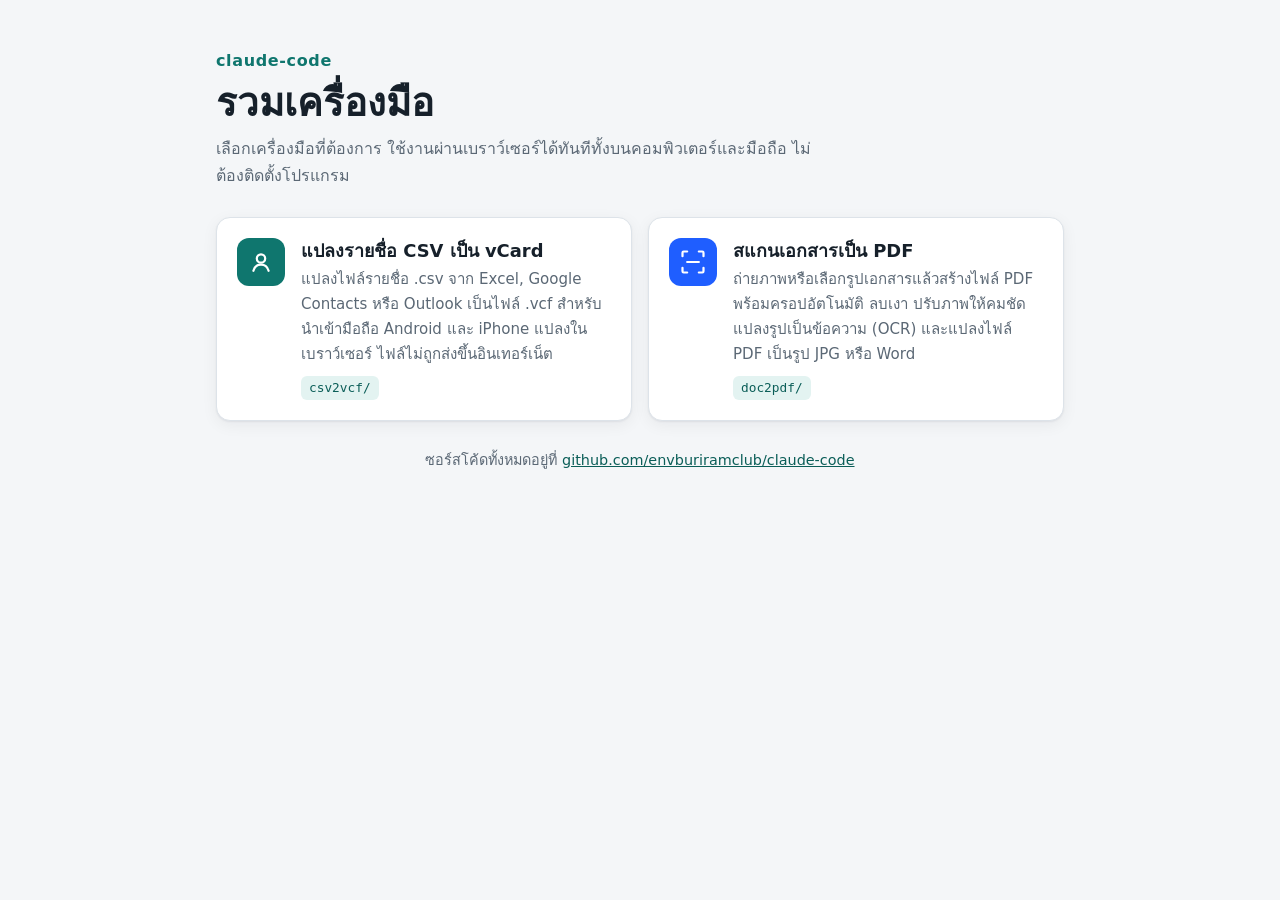
==== index.html @ 5bca33b5 "เพิ่มหน้าหลักรวมลิงก์ทุกระบบ และแก้ path ของ csv2vcf หลังย้ายโฟลเดอร์ - เพิ่มหน้าหลัก index.html ที่" ====
<!doctype html>
<html lang="th">
<head>
  <meta charset="utf-8">
  <meta name="viewport" content="width=device-width, initial-scale=1">
  <meta name="color-scheme" content="light dark">
  <!-- GitHub Pages ตั้ง header เองไม่ได้ จึงกำหนด CSP ที่นี่ หน้านี้ไม่มีสคริปต์เลย ใช้ได้แค่สไตล์และรูปจากเว็บนี้ -->
  <meta http-equiv="Content-Security-Policy" content="default-src 'none'; style-src 'self'; img-src 'self'; base-uri 'none'; form-action 'none'">
  <meta name="referrer" content="no-referrer">
  <meta name="description" content="รวมเครื่องมือที่ใช้งานผ่านเบราว์เซอร์ได้ทันที เช่น แปลงรายชื่อ CSV เป็น vCard และสแกนเอกสารเป็น PDF">
  <title>รวมเครื่องมือ</title>
  <link rel="icon" href="favicon.svg" type="image/svg+xml">
  <link rel="stylesheet" href="home.css">
</head>
<body>
  <main class="page">
    <header class="hero">
      <p class="eyebrow">claude-code</p>
      <h1>รวมเครื่องมือ</h1>
      <p class="lead">เลือกเครื่องมือที่ต้องการ ใช้งานผ่านเบราว์เซอร์ได้ทันทีทั้งบนคอมพิวเตอร์และมือถือ ไม่ต้องติดตั้งโปรแกรม</p>
    </header>

    <!-- หนึ่งการ์ดต่อหนึ่งโฟลเดอร์ของระบบ ลิงก์ไปที่ <โฟลเดอร์>/index.html
         เพิ่มระบบใหม่ต้องเพิ่มการ์ดที่นี่ (tests/test_home.py ตรวจว่าครบทุกโฟลเดอร์) -->
    <ul class="apps">
      <li>
        <a class="app" href="csv2vcf/index.html">
          <span class="app-icon teal" aria-hidden="true">
            <svg viewBox="0 0 24 24"><circle cx="12" cy="9" r="3.6"/><path d="M5.5 19.5c1-3.6 3.5-5.3 6.5-5.3s5.5 1.7 6.5 5.3"/></svg>
          </span>
          <span class="app-body">
            <span class="app-name">แปลงรายชื่อ CSV เป็น vCard</span>
            <span class="app-desc">แปลงไฟล์รายชื่อ .csv จาก Excel, Google Contacts หรือ Outlook เป็นไฟล์ .vcf
              สำหรับนำเข้ามือถือ Android และ iPhone แปลงในเบราว์เซอร์ ไฟล์ไม่ถูกส่งขึ้นอินเทอร์เน็ต</span>
            <span class="app-folder">csv2vcf/</span>
          </span>
        </a>
      </li>
      <li>
        <a class="app" href="doc2pdf/index.html">
          <span class="app-icon blue" aria-hidden="true">
            <svg viewBox="0 0 24 24"><path d="M3 7V4a1 1 0 0 1 1-1h3M17 3h3a1 1 0 0 1 1 1v3M21 17v3a1 1 0 0 1-1 1h-3M7 21H4a1 1 0 0 1-1-1v-3"/><path d="M7 12h10"/></svg>
          </span>
          <span class="app-body">
            <span class="app-name">สแกนเอกสารเป็น PDF</span>
            <span class="app-desc">ถ่ายภาพหรือเลือกรูปเอกสารแล้วสร้างไฟล์ PDF พร้อมครอปอัตโนมัติ ลบเงา ปรับภาพให้คมชัด
              แปลงรูปเป็นข้อความ (OCR) และแปลงไฟล์ PDF เป็นรูป JPG หรือ Word</span>
            <span class="app-folder">doc2pdf/</span>
          </span>
        </a>
      </li>
    </ul>

    <footer class="footer">
      <p>ซอร์สโค้ดทั้งหมดอยู่ที่
        <a href="https://github.com/envburiramclub/claude-code" rel="noopener noreferrer">github.com/envburiramclub/claude-code</a></p>
    </footer>
  </main>
</body>
</html>
---- home.css ----
/* สไตล์ของหน้าหลัก (index.html) ใช้โทนสีเดียวกับ csv2vcf/style.css */
:root {
  --bg: #f4f6f8;
  --surface: #ffffff;
  --text: #16202a;
  --muted: #5b6875;
  --border: #dde3e9;
  --accent: #0f766e;
  --accent-strong: #0b5e58;
  --accent-soft: #e3f3f1;
  --radius: 14px;
  --shadow: 0 1px 2px rgb(16 24 40 / 6%), 0 4px 16px rgb(16 24 40 / 6%);
  color-scheme: light;
}

@media (prefers-color-scheme: dark) {
  :root {
    --bg: #0e1418;
    --surface: #161e24;
    --text: #e6edf2;
    --muted: #9aa8b4;
    --border: #28333c;
    --accent: #2bb3a6;
    --accent-strong: #5fd0c4;
    --accent-soft: #123331;
    --shadow: none;
    color-scheme: dark;
  }
}

* { box-sizing: border-box; }

body {
  margin: 0;
  background: var(--bg);
  color: var(--text);
  font-family: "Noto Sans Thai", "Sarabun", "Leelawadee UI", "Thonburi", system-ui, -apple-system,
    "Segoe UI", Roboto, sans-serif;
  font-size: 16px;
  line-height: 1.65;
  -webkit-text-size-adjust: 100%;
}

.page {
  max-width: 880px;
  margin: 0 auto;
  padding: 48px 16px 56px;
  display: grid;
  gap: 28px;
}

.hero h1 { margin: 0 0 8px; font-size: clamp(1.7rem, 4.5vw, 2.4rem); line-height: 1.3; }
.eyebrow { margin: 0 0 4px; color: var(--accent); font-weight: 600; letter-spacing: .04em; }
.lead { margin: 0; color: var(--muted); max-width: 60ch; }

.apps {
  margin: 0;
  padding: 0;
  list-style: none;
  display: grid;
  grid-template-columns: repeat(auto-fill, minmax(min(100%, 340px), 1fr));
  gap: 16px;
}
.apps li { display: flex; }

.app {
  flex: 1;
  display: flex;
  gap: 16px;
  align-items: flex-start;
  padding: 20px;
  background: var(--surface);
  border: 1px solid var(--border);
  border-radius: var(--radius);
  box-shadow: var(--shadow);
  color: inherit;
  text-decoration: none;
  transition: border-color .15s, transform .15s;
}
.app:hover { border-color: var(--accent); transform: translateY(-2px); }
.app:focus-visible { outline: 3px solid var(--accent); outline-offset: 2px; }
@media (prefers-reduced-motion: reduce) {
  .app { transition: none; }
  .app:hover { transform: none; }
}

.app-icon {
  flex: none;
  display: grid;
  place-items: center;
  width: 48px;
  height: 48px;
  border-radius: 12px;
  color: #fff;
}
.app-icon svg { width: 28px; height: 28px; fill: none; stroke: currentColor; stroke-width: 1.9;
  stroke-linecap: round; stroke-linejoin: round; }
.app-icon.teal { background: #0f766e; }
.app-icon.blue { background: #1f5eff; }

.app-body { display: grid; gap: 4px; min-width: 0; }
.app-name { font-size: 1.12rem; font-weight: 700; line-height: 1.4; }
.app:hover .app-name { color: var(--accent-strong); }
.app-desc { color: var(--muted); font-size: .94rem; }
.app-folder {
  justify-self: start;
  margin-top: 6px;
  padding: 1px 8px;
  border-radius: 6px;
  background: var(--accent-soft);
  color: var(--accent-strong);
  font-family: ui-monospace, SFMono-Regular, Menlo, Consolas, monospace;
  font-size: .8rem;
}

.footer { color: var(--muted); font-size: .9rem; text-align: center; }
.footer p { margin: 0; }
.footer a { color: var(--accent-strong); word-break: break-word; }
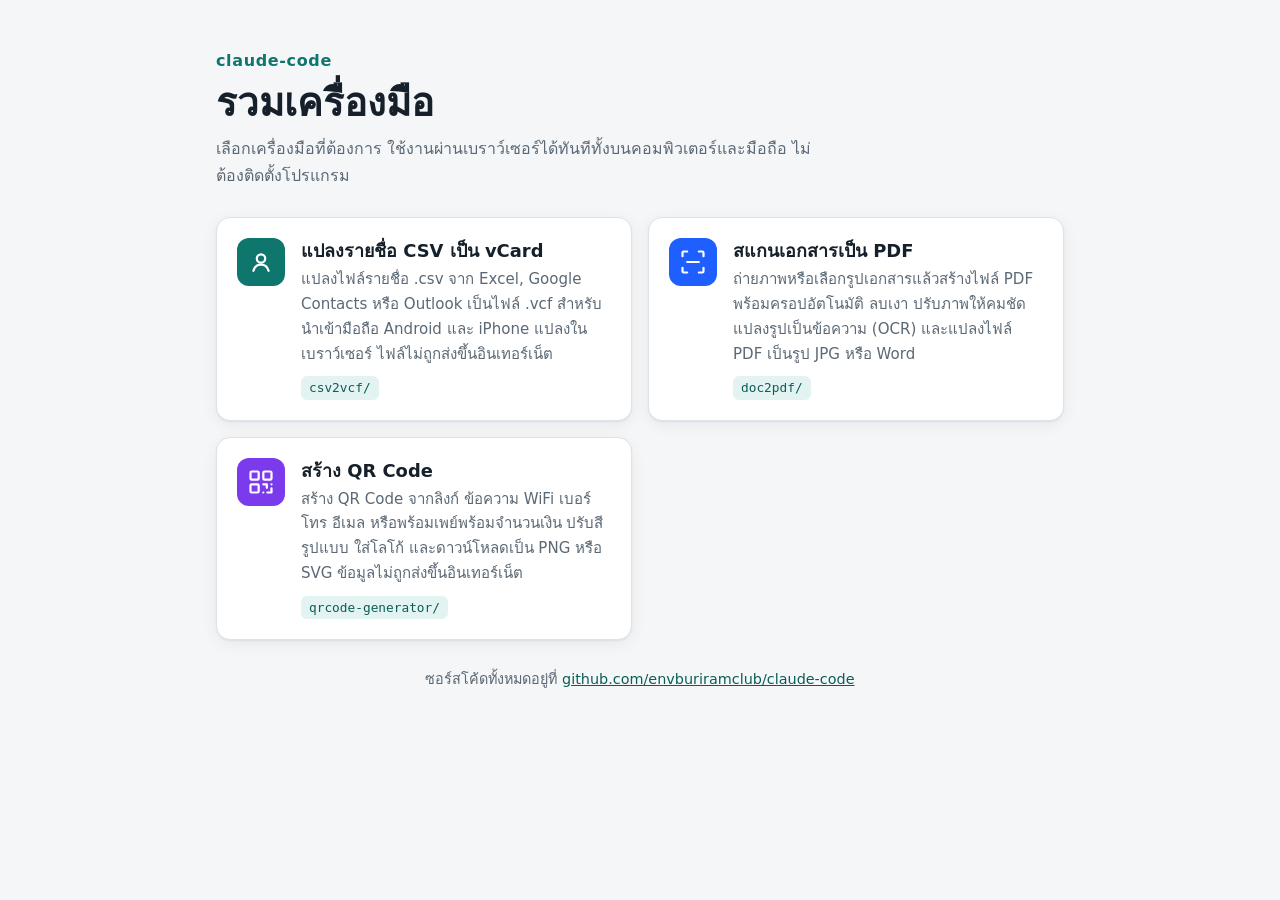
==== commit 394ab48d: "เพิ่มระบบสร้าง QR Code (qrcode-generator/) ในหน้าหลัก แก้บั๊กและช่องโหว่ หน้าหลัก - เพิ่มการ์ด "สร้า" ====
--- a/index.html
+++ b/index.html
@@ -7,7 +7,7 @@
   <!-- GitHub Pages ตั้ง header เองไม่ได้ จึงกำหนด CSP ที่นี่ หน้านี้ไม่มีสคริปต์เลย ใช้ได้แค่สไตล์และรูปจากเว็บนี้ -->
   <meta http-equiv="Content-Security-Policy" content="default-src 'none'; style-src 'self'; img-src 'self'; base-uri 'none'; form-action 'none'">
   <meta name="referrer" content="no-referrer">
-  <meta name="description" content="รวมเครื่องมือที่ใช้งานผ่านเบราว์เซอร์ได้ทันที เช่น แปลงรายชื่อ CSV เป็น vCard และสแกนเอกสารเป็น PDF">
+  <meta name="description" content="รวมเครื่องมือที่ใช้งานผ่านเบราว์เซอร์ได้ทันที เช่น แปลงรายชื่อ CSV เป็น vCard สแกนเอกสารเป็น PDF และสร้าง QR Code">
   <title>รวมเครื่องมือ</title>
   <link rel="icon" href="favicon.svg" type="image/svg+xml">
   <link rel="stylesheet" href="home.css">
@@ -49,6 +49,19 @@
           </span>
         </a>
       </li>
+      <li>
+        <a class="app" href="qrcode-generator/index.html">
+          <span class="app-icon purple" aria-hidden="true">
+            <svg viewBox="0 0 24 24"><rect x="3" y="3" width="7" height="7" rx="1"/><rect x="14" y="3" width="7" height="7" rx="1"/><rect x="3" y="14" width="7" height="7" rx="1"/><path d="M14 14h3v3M21 14v.01M14 21h.01M17.5 21H21v-3.5"/></svg>
+          </span>
+          <span class="app-body">
+            <span class="app-name">สร้าง QR Code</span>
+            <span class="app-desc">สร้าง QR Code จากลิงก์ ข้อความ WiFi เบอร์โทร อีเมล หรือพร้อมเพย์พร้อมจำนวนเงิน
+              ปรับสี รูปแบบ ใส่โลโก้ และดาวน์โหลดเป็น PNG หรือ SVG ข้อมูลไม่ถูกส่งขึ้นอินเทอร์เน็ต</span>
+            <span class="app-folder">qrcode-generator/</span>
+          </span>
+        </a>
+      </li>
     </ul>
 
     <footer class="footer">
--- a/home.css
+++ b/home.css
@@ -97,6 +97,7 @@
   stroke-linecap: round; stroke-linejoin: round; }
 .app-icon.teal { background: #0f766e; }
 .app-icon.blue { background: #1f5eff; }
+.app-icon.purple { background: #7c3aed; }
 
 .app-body { display: grid; gap: 4px; min-width: 0; }
 .app-name { font-size: 1.12rem; font-weight: 700; line-height: 1.4; }
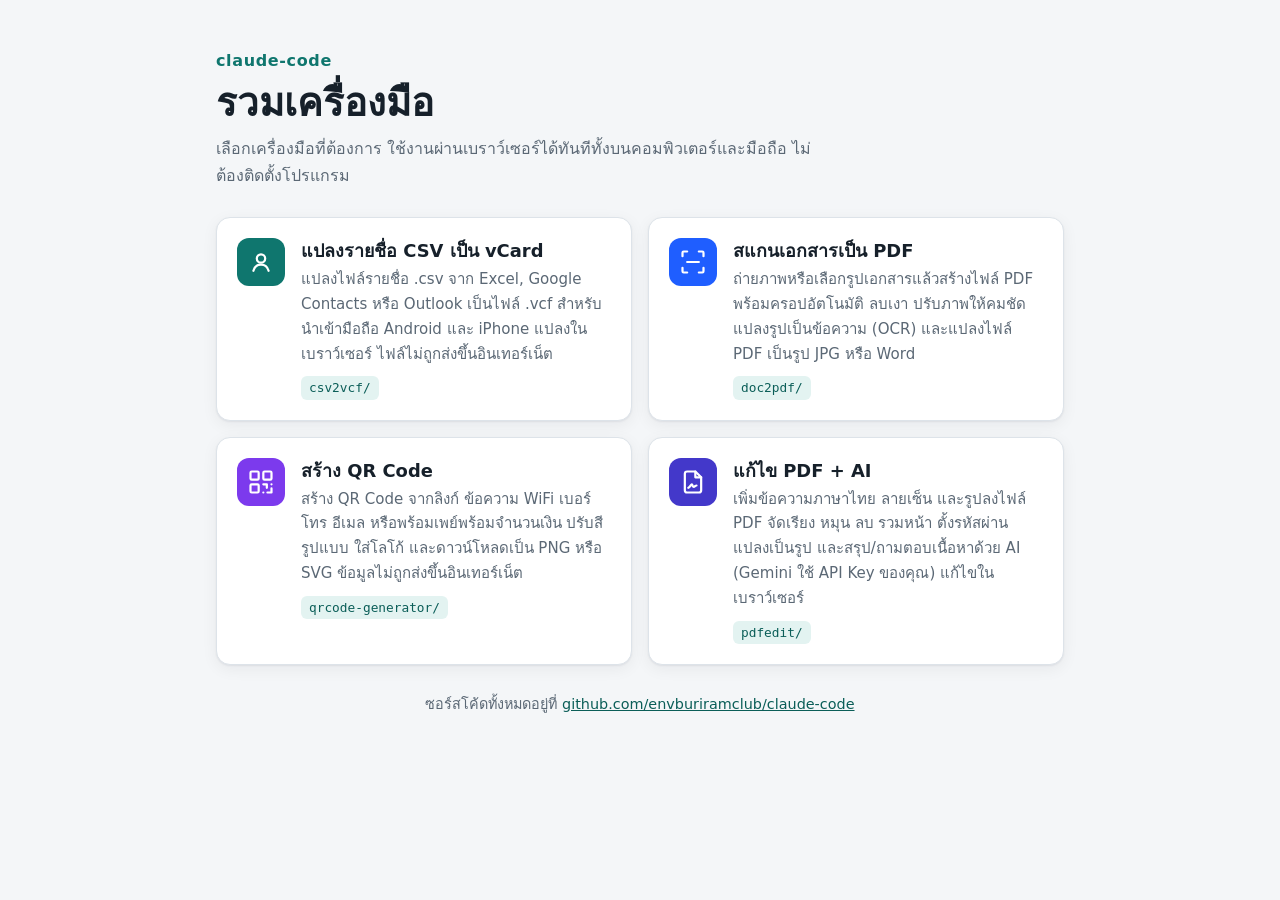
==== commit aeaeb8e9: "เพิ่มระบบแก้ไข PDF + AI (pdfedit/) ในหน้าหลัก แก้บั๊กและช่องโหว่ หน้าหลัก - เพิ่มการ์ด "แก้ไข PDF + " ====
--- a/index.html
+++ b/index.html
@@ -7,7 +7,7 @@
   <!-- GitHub Pages ตั้ง header เองไม่ได้ จึงกำหนด CSP ที่นี่ หน้านี้ไม่มีสคริปต์เลย ใช้ได้แค่สไตล์และรูปจากเว็บนี้ -->
   <meta http-equiv="Content-Security-Policy" content="default-src 'none'; style-src 'self'; img-src 'self'; base-uri 'none'; form-action 'none'">
   <meta name="referrer" content="no-referrer">
-  <meta name="description" content="รวมเครื่องมือที่ใช้งานผ่านเบราว์เซอร์ได้ทันที เช่น แปลงรายชื่อ CSV เป็น vCard สแกนเอกสารเป็น PDF และสร้าง QR Code">
+  <meta name="description" content="รวมเครื่องมือที่ใช้งานผ่านเบราว์เซอร์ได้ทันที เช่น แปลงรายชื่อ CSV เป็น vCard สแกนเอกสารเป็น PDF สร้าง QR Code และแก้ไข PDF">
   <title>รวมเครื่องมือ</title>
   <link rel="icon" href="favicon.svg" type="image/svg+xml">
   <link rel="stylesheet" href="home.css">
@@ -62,6 +62,19 @@
           </span>
         </a>
       </li>
+      <li>
+        <a class="app" href="pdfedit/index.html">
+          <span class="app-icon indigo" aria-hidden="true">
+            <svg viewBox="0 0 24 24"><path d="M14 3H7a2 2 0 0 0-2 2v14a2 2 0 0 0 2 2h10a2 2 0 0 0 2-2V8z"/><path d="M14 3v5h5"/><path d="M8 17c1.5-.6 2.2-3 3-3s.2 2.2 1.6 2.2c1 0 1.4-1.2 2.4-1.2"/></svg>
+          </span>
+          <span class="app-body">
+            <span class="app-name">แก้ไข PDF + AI</span>
+            <span class="app-desc">เพิ่มข้อความภาษาไทย ลายเซ็น และรูปลงไฟล์ PDF จัดเรียง หมุน ลบ รวมหน้า ตั้งรหัสผ่าน
+              แปลงเป็นรูป และสรุป/ถามตอบเนื้อหาด้วย AI (Gemini ใช้ API Key ของคุณ) แก้ไขในเบราว์เซอร์</span>
+            <span class="app-folder">pdfedit/</span>
+          </span>
+        </a>
+      </li>
     </ul>
 
     <footer class="footer">
--- a/home.css
+++ b/home.css
@@ -98,6 +98,7 @@
 .app-icon.teal { background: #0f766e; }
 .app-icon.blue { background: #1f5eff; }
 .app-icon.purple { background: #7c3aed; }
+.app-icon.indigo { background: #4338ca; }
 
 .app-body { display: grid; gap: 4px; min-width: 0; }
 .app-name { font-size: 1.12rem; font-weight: 700; line-height: 1.4; }
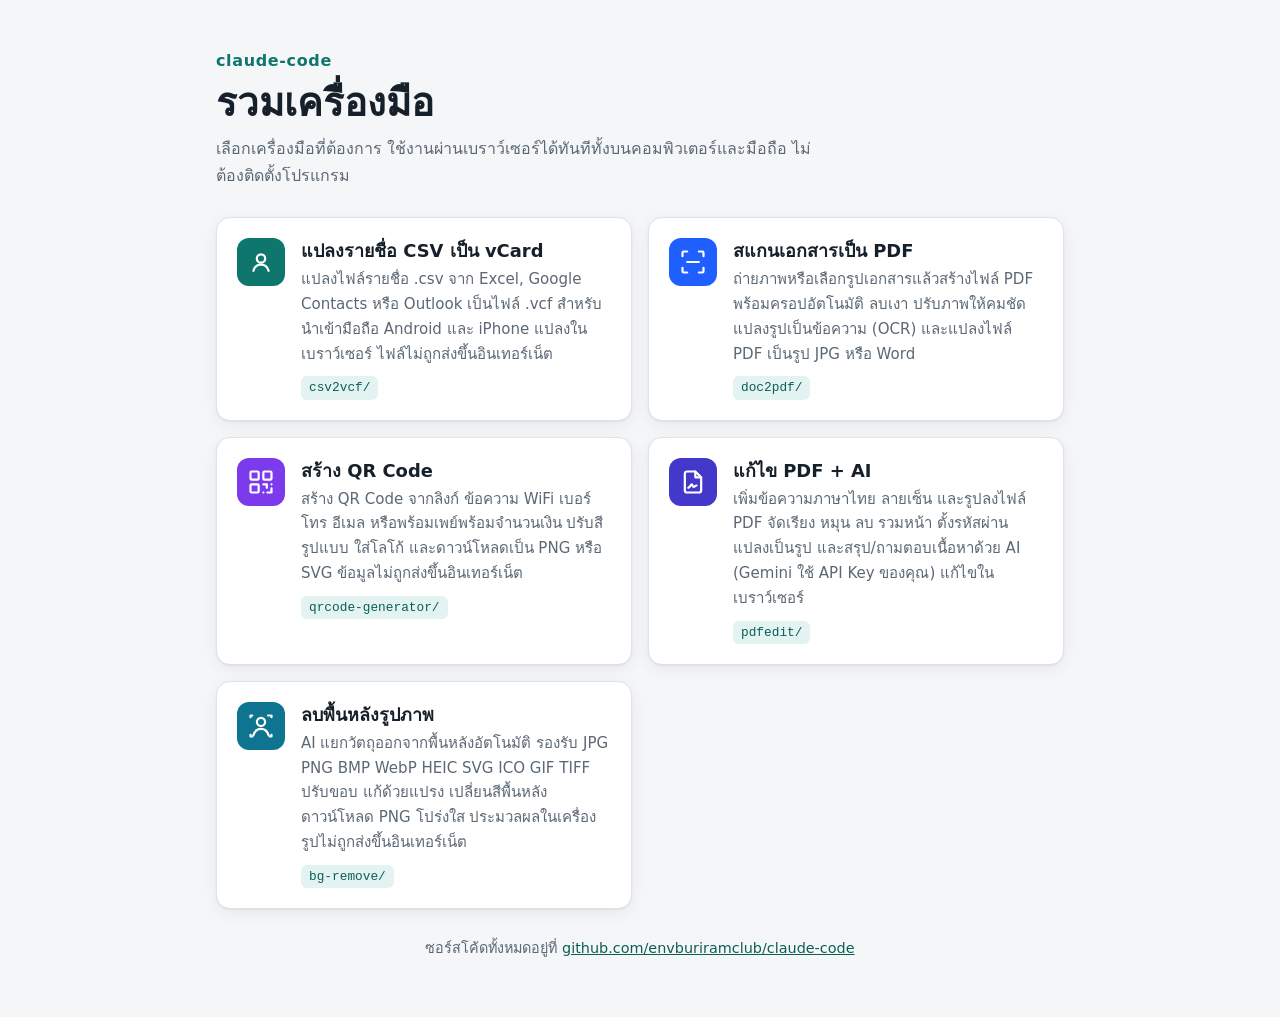
==== commit 1a4cf52b: "เพิ่มระบบลบพื้นหลังรูปภาพ (bg-remove/) และลิงก์ในหน้าหลัก ระบบใหม่ - AI แยกวัตถุออกจากพื้นหลังในเบรา" ====
--- a/index.html
+++ b/index.html
@@ -7,7 +7,7 @@
   <!-- GitHub Pages ตั้ง header เองไม่ได้ จึงกำหนด CSP ที่นี่ หน้านี้ไม่มีสคริปต์เลย ใช้ได้แค่สไตล์และรูปจากเว็บนี้ -->
   <meta http-equiv="Content-Security-Policy" content="default-src 'none'; style-src 'self'; img-src 'self'; base-uri 'none'; form-action 'none'">
   <meta name="referrer" content="no-referrer">
-  <meta name="description" content="รวมเครื่องมือที่ใช้งานผ่านเบราว์เซอร์ได้ทันที เช่น แปลงรายชื่อ CSV เป็น vCard สแกนเอกสารเป็น PDF สร้าง QR Code และแก้ไข PDF">
+  <meta name="description" content="รวมเครื่องมือที่ใช้งานผ่านเบราว์เซอร์ได้ทันที เช่น แปลงรายชื่อ CSV เป็น vCard สแกนเอกสารเป็น PDF สร้าง QR Code แก้ไข PDF และลบพื้นหลังรูปภาพ">
   <title>รวมเครื่องมือ</title>
   <link rel="icon" href="favicon.svg" type="image/svg+xml">
   <link rel="stylesheet" href="home.css">
@@ -75,6 +75,19 @@
           </span>
         </a>
       </li>
+      <li>
+        <a class="app" href="bg-remove/index.html">
+          <span class="app-icon cyan" aria-hidden="true">
+            <svg viewBox="0 0 24 24"><circle cx="12" cy="8.5" r="3.5"/><path d="M5.5 20c1-3.8 3.6-5.6 6.5-5.6s5.5 1.8 6.5 5.6"/><path d="M3 3h3M18 3h3M3 3v3M21 3v3M3 21h3M21 21h-3M3 21v-3M21 21v-3" stroke-dasharray="1.5 2"/></svg>
+          </span>
+          <span class="app-body">
+            <span class="app-name">ลบพื้นหลังรูปภาพ</span>
+            <span class="app-desc">AI แยกวัตถุออกจากพื้นหลังอัตโนมัติ รองรับ JPG PNG BMP WebP HEIC SVG ICO GIF TIFF
+              ปรับขอบ แก้ด้วยแปรง เปลี่ยนสีพื้นหลัง ดาวน์โหลด PNG โปร่งใส ประมวลผลในเครื่อง รูปไม่ถูกส่งขึ้นอินเทอร์เน็ต</span>
+            <span class="app-folder">bg-remove/</span>
+          </span>
+        </a>
+      </li>
     </ul>
 
     <footer class="footer">
--- a/home.css
+++ b/home.css
@@ -99,6 +99,7 @@
 .app-icon.blue { background: #1f5eff; }
 .app-icon.purple { background: #7c3aed; }
 .app-icon.indigo { background: #4338ca; }
+.app-icon.cyan { background: #0e7490; }
 
 .app-body { display: grid; gap: 4px; min-width: 0; }
 .app-name { font-size: 1.12rem; font-weight: 700; line-height: 1.4; }
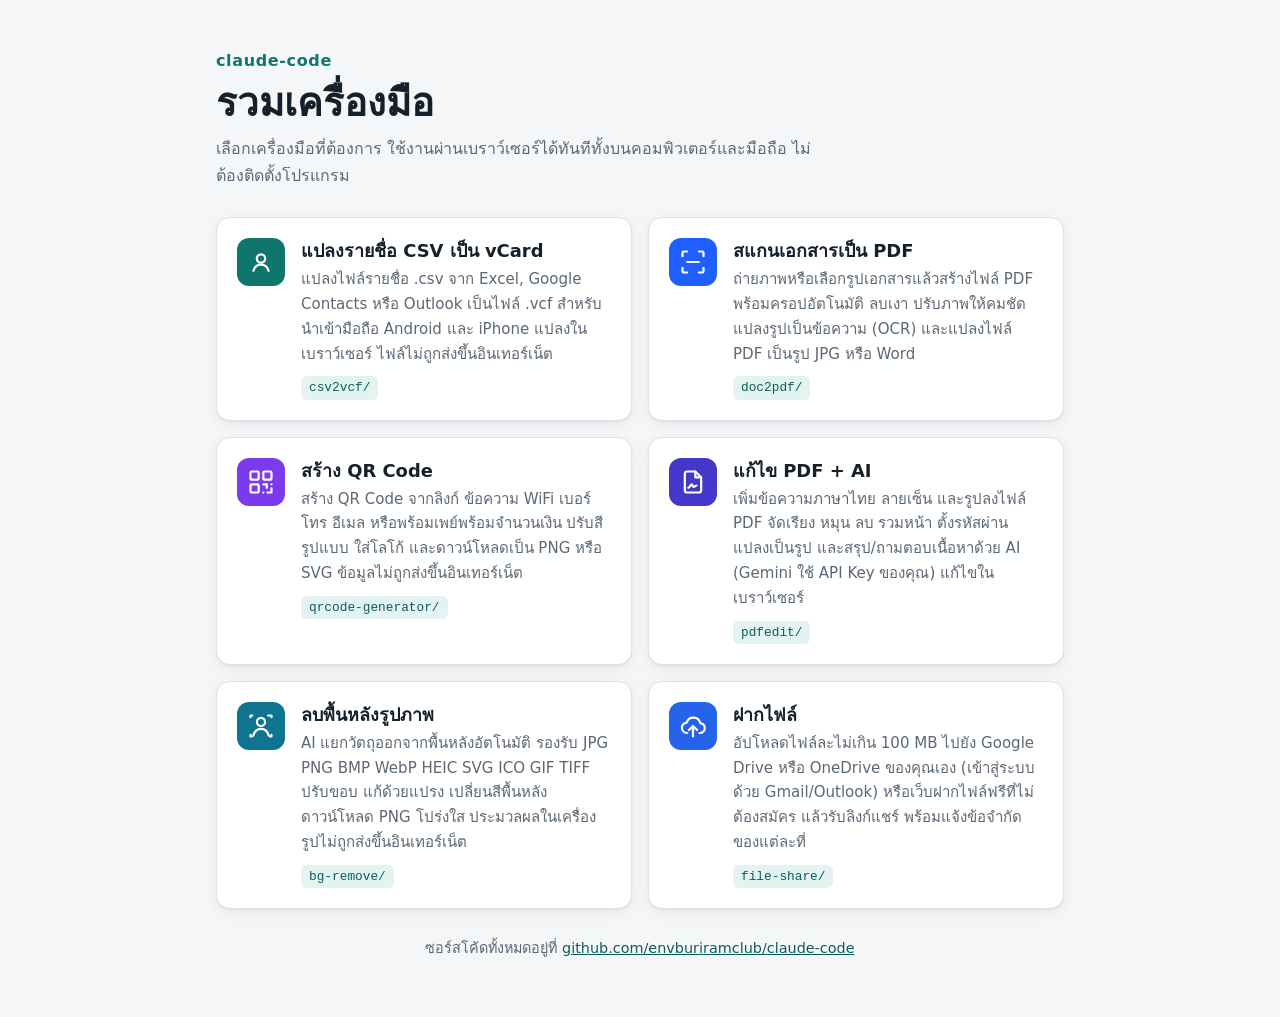
==== commit bba8b8ee: "เพิ่มระบบฝากไฟล์ (file-share/) และลิงก์ในหน้าหลัก ระบบใหม่ - ฝากไฟล์ละไม่เกิน 100 MB (เลือกหลายไฟล์ไ" ====
--- a/index.html
+++ b/index.html
@@ -7,7 +7,7 @@
   <!-- GitHub Pages ตั้ง header เองไม่ได้ จึงกำหนด CSP ที่นี่ หน้านี้ไม่มีสคริปต์เลย ใช้ได้แค่สไตล์และรูปจากเว็บนี้ -->
   <meta http-equiv="Content-Security-Policy" content="default-src 'none'; style-src 'self'; img-src 'self'; base-uri 'none'; form-action 'none'">
   <meta name="referrer" content="no-referrer">
-  <meta name="description" content="รวมเครื่องมือที่ใช้งานผ่านเบราว์เซอร์ได้ทันที เช่น แปลงรายชื่อ CSV เป็น vCard สแกนเอกสารเป็น PDF สร้าง QR Code แก้ไข PDF และลบพื้นหลังรูปภาพ">
+  <meta name="description" content="รวมเครื่องมือที่ใช้งานผ่านเบราว์เซอร์ได้ทันที เช่น แปลงรายชื่อ CSV เป็น vCard สแกนเอกสารเป็น PDF สร้าง QR Code แก้ไข PDF ลบพื้นหลังรูปภาพ และฝากไฟล์">
   <title>รวมเครื่องมือ</title>
   <link rel="icon" href="favicon.svg" type="image/svg+xml">
   <link rel="stylesheet" href="home.css">
@@ -88,6 +88,19 @@
           </span>
         </a>
       </li>
+      <li>
+        <a class="app" href="file-share/index.html">
+          <span class="app-icon sky" aria-hidden="true">
+            <svg viewBox="0 0 24 24"><path d="M7 18a4.5 4.5 0 0 1-.4-8.98A6 6 0 0 1 18.2 9.5 4 4 0 0 1 17.5 18"/><path d="M12 21v-9m-3.5 3.5L12 12l3.5 3.5"/></svg>
+          </span>
+          <span class="app-body">
+            <span class="app-name">ฝากไฟล์</span>
+            <span class="app-desc">อัปโหลดไฟล์ละไม่เกิน 100 MB ไปยัง Google Drive หรือ OneDrive ของคุณเอง (เข้าสู่ระบบด้วย Gmail/Outlook)
+              หรือเว็บฝากไฟล์ฟรีที่ไม่ต้องสมัคร แล้วรับลิงก์แชร์ พร้อมแจ้งข้อจำกัดของแต่ละที่</span>
+            <span class="app-folder">file-share/</span>
+          </span>
+        </a>
+      </li>
     </ul>
 
     <footer class="footer">
--- a/home.css
+++ b/home.css
@@ -100,6 +100,7 @@
 .app-icon.purple { background: #7c3aed; }
 .app-icon.indigo { background: #4338ca; }
 .app-icon.cyan { background: #0e7490; }
+.app-icon.sky { background: #2563eb; }
 
 .app-body { display: grid; gap: 4px; min-width: 0; }
 .app-name { font-size: 1.12rem; font-weight: 700; line-height: 1.4; }
